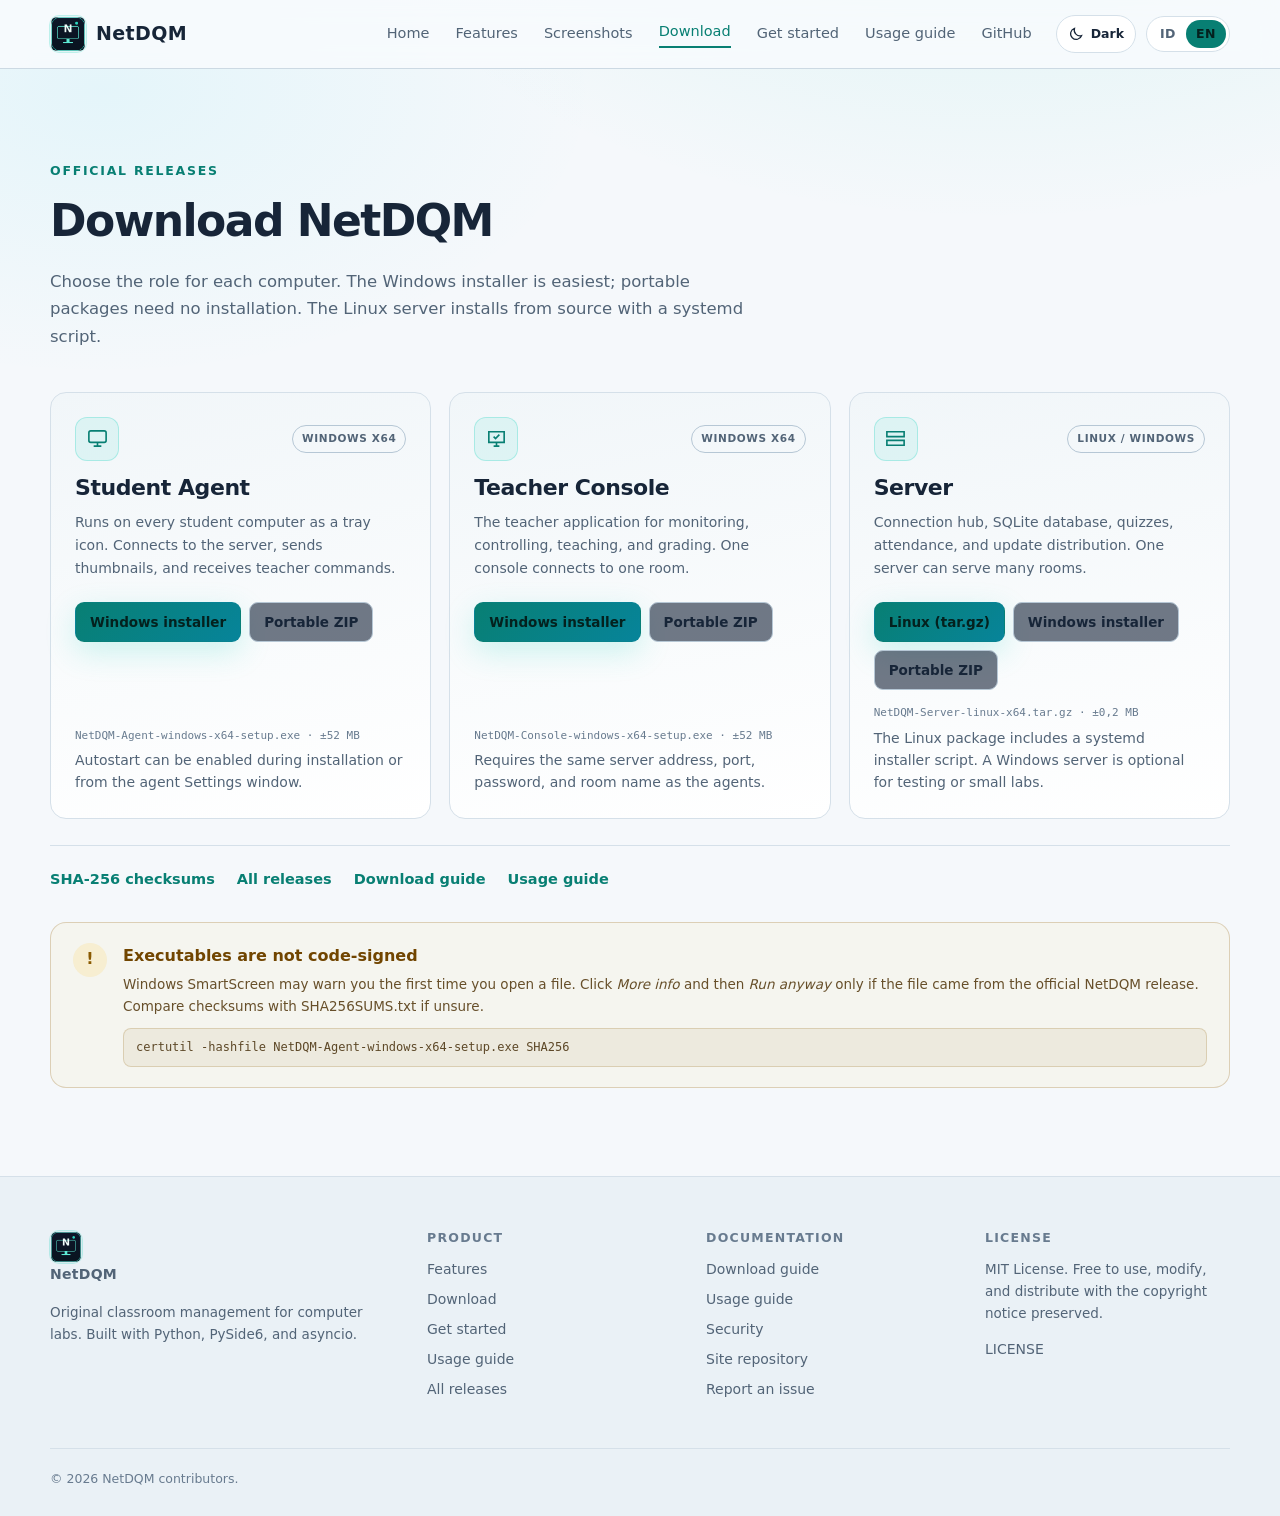
==== download.html @ 371e2bfe "feat: navigasi multi-page untuk menu website" ====
<!doctype html>
<html lang="id">
<head>
  <meta charset="utf-8">
  <meta name="viewport" content="width=device-width, initial-scale=1">
  <title>Unduh — NetDQM</title>
  <meta name="description" content="NetDQM adalah aplikasi manajemen kelas original untuk lab komputer: pantau layar siswa, remote control, siaran, chat, transfer file, kuis, dan absensi. Gratis, open source, MIT.">
  <meta name="theme-color" content="#070d18">
  <link rel="canonical" href="https://netdqm.vercel.app/download.html">
  <meta property="og:type" content="website">
  <meta property="og:title" content="Unduh — NetDQM">
  <meta property="og:description" content="Pantau dan kendalikan lab komputer dari satu konsol guru. Windows + Linux, open source, MIT.">
  <meta property="og:url" content="https://netdqm.vercel.app/download.html">
  <meta property="og:image" content="https://netdqm.vercel.app/assets/screenshots/console.png">
  <meta name="twitter:card" content="summary_large_image">
  <link rel="icon" href="assets/favicon.png" type="image/png">
  <link rel="apple-touch-icon" href="assets/logo.png">
  <script src="assets/theme.js"></script>
  <link rel="stylesheet" href="assets/style.css">
</head>
<body data-page-title="page.download.title">
  <a class="skip-link" href="#main" data-i18n="skip">Lewati ke konten</a>
  <header class="site-header">
    <div class="wrap nav">
      <a class="brand" href="index.html" aria-label="NetDQM">
        <img src="assets/logo.png" alt="" width="36" height="36">
        <span>NetDQM</span>
      </a>
      <nav class="nav-links" aria-label="Navigasi utama">
        <a href="index.html" data-i18n="nav.home">Beranda</a>
        <a href="fitur.html" data-i18n="nav.features">Fitur</a>
        <a href="screenshots.html" data-i18n="nav.screens">Tangkapan Layar</a>
        <a href="download.html" data-i18n="nav.download" class="active" aria-current="page">Unduh</a>
        <a href="mulai.html" data-i18n="nav.start">Mulai</a>
        <a href="panduan.html" data-i18n="nav.tutorial">Panduan</a>
        <a href="https://github.com/azzambayanhaq/netdqm-website" target="_blank" rel="noopener">GitHub</a>
      </nav>
      <div class="nav-tools">
        <button type="button" class="theme-toggle" data-theme-toggle aria-label="Ganti ke tema terang" title="Ganti ke tema terang" aria-pressed="false">
          <svg class="theme-icon theme-icon-sun" viewBox="0 0 24 24" fill="none" stroke="currentColor" stroke-width="1.8" aria-hidden="true"><circle cx="12" cy="12" r="4"/><path d="M12 2v2m0 16v2M4.93 4.93l1.42 1.42m11.3 11.3 1.42 1.42M2 12h2m16 0h2M4.93 19.07l1.42-1.42m11.3-11.3 1.42-1.42"/></svg>
          <svg class="theme-icon theme-icon-moon" viewBox="0 0 24 24" fill="none" stroke="currentColor" stroke-width="1.8" aria-hidden="true"><path d="M20.5 14.2A8.5 8.5 0 0 1 9.8 3.5 8.5 8.5 0 1 0 20.5 14.2Z"/></svg>
          <span data-theme-label>Terang</span>
        </button>
        <div class="lang" role="group" aria-label="Bahasa / Language" data-i18n-label="lang.label">
          <button type="button" data-lang="id" class="active" aria-pressed="true">ID</button>
          <button type="button" data-lang="en" aria-pressed="false">EN</button>
        </div>
      </div>
    </div>
  </header>
  <main id="main">
<section class="section" id="download">
      <div class="wrap">
        <div class="section-head">
          <span class="eyebrow" data-i18n="dl.eyebrow">Rilis resmi</span>
          <h2 data-i18n="dl.title">Unduh NetDQM</h2>
          <p data-i18n="dl.lead">Pilih peran komputer. Installer Windows paling mudah; paket portable tidak memerlukan instalasi. Server Linux dipasang dari source dengan skrip systemd.</p>
        </div>

        <div class="download-grid">
          <article class="download-card">
            <div class="role-head">
              <div class="icon" aria-hidden="true">
                <svg viewBox="0 0 24 24" fill="none" stroke="currentColor" stroke-width="1.7"><rect x="3" y="4" width="18" height="12" rx="2"/><path d="M8 20h8M12 16v4"/></svg>
              </div>
              <span class="tag" data-i18n="dl.windows">Windows x64</span>
            </div>
            <h3 data-i18n="dl.agent.title">Agent Siswa</h3>
            <p data-i18n="dl.agent.desc">Berjalan di setiap komputer siswa sebagai ikon tray. Menyambung ke server, mengirim thumbnail, dan menerima perintah guru.</p>
            <div class="dl-actions">
              <a class="btn btn-primary btn-sm" href="https://github.com/azzambayanhaq/netdqm-downloads/releases/latest/download/NetDQM-Agent-windows-x64-setup.exe" data-i18n="dl.windowsInstaller">Installer Windows</a>
              <a class="btn btn-ghost btn-sm" href="https://github.com/azzambayanhaq/netdqm-downloads/releases/latest/download/NetDQM-Agent-windows-x64-portable.zip" data-i18n="dl.portable">Portable ZIP</a>
            </div>
            <p class="file">NetDQM-Agent-windows-x64-setup.exe · ±52 MB</p>
            <p class="fine" data-i18n="dl.agent.note">Autostart dapat diaktifkan saat instalasi atau dari jendela Pengaturan agent.</p>
          </article>

          <article class="download-card">
            <div class="role-head">
              <div class="icon" aria-hidden="true">
                <svg viewBox="0 0 24 24" fill="none" stroke="currentColor" stroke-width="1.7"><path d="M4 5h16v11H4z"/><path d="M9 20h6M12 16v4"/><path d="M9 10l2 2 4-4"/></svg>
              </div>
              <span class="tag" data-i18n="dl.windows">Windows x64</span>
            </div>
            <h3 data-i18n="dl.console.title">Konsol Guru</h3>
            <p data-i18n="dl.console.desc">Aplikasi guru untuk memantau, mengendalikan, mengajar, dan menilai. Satu konsol terhubung ke satu ruangan.</p>
            <div class="dl-actions">
              <a class="btn btn-primary btn-sm" href="https://github.com/azzambayanhaq/netdqm-downloads/releases/latest/download/NetDQM-Console-windows-x64-setup.exe" data-i18n="dl.windowsInstaller">Installer Windows</a>
              <a class="btn btn-ghost btn-sm" href="https://github.com/azzambayanhaq/netdqm-downloads/releases/latest/download/NetDQM-Console-windows-x64-portable.zip" data-i18n="dl.portable">Portable ZIP</a>
            </div>
            <p class="file">NetDQM-Console-windows-x64-setup.exe · ±52 MB</p>
            <p class="fine" data-i18n="dl.console.note">Membutuhkan alamat server, port, password, dan nama ruangan yang sama dengan agent.</p>
          </article>

          <article class="download-card">
            <div class="role-head">
              <div class="icon" aria-hidden="true">
                <svg viewBox="0 0 24 24" fill="none" stroke="currentColor" stroke-width="1.7"><path d="M3 5h18v5H3zM3 14h18v5H3z"/><path d="M7 7h.01M7 16h.01"/></svg>
              </div>
              <span class="tag" data-i18n="dl.serverTag">Linux / Windows</span>
            </div>
            <h3 data-i18n="dl.server.title">Server</h3>
            <p data-i18n="dl.server.desc">Pusat koneksi, database SQLite, kuis, absensi, dan distribusi pembaruan. Satu server dapat melayani banyak ruangan.</p>
            <div class="dl-actions">
              <a class="btn btn-primary btn-sm" href="https://github.com/azzambayanhaq/netdqm-downloads/releases/latest/download/NetDQM-Server-linux-x64.tar.gz" data-i18n="dl.linuxSource">Linux (tar.gz)</a>
              <a class="btn btn-ghost btn-sm" href="https://github.com/azzambayanhaq/netdqm-downloads/releases/latest/download/NetDQM-Server-windows-x64-setup.exe" data-i18n="dl.windowsInstaller">Windows installer</a>
              <a class="btn btn-ghost btn-sm" href="https://github.com/azzambayanhaq/netdqm-downloads/releases/latest/download/NetDQM-Server-windows-x64-portable.zip" data-i18n="dl.portable">Portable ZIP</a>
            </div>
            <p class="file">NetDQM-Server-linux-x64.tar.gz · ±0,2 MB</p>
            <p class="fine" data-i18n="dl.server.note">Paket Linux berisi skrip pemasang systemd. Server Windows bersifat opsional untuk uji coba atau lab kecil.</p>
          </article>
        </div>

        <div class="download-tools">
          <a class="text-link" href="https://github.com/azzambayanhaq/netdqm-downloads/releases/latest/download/SHA256SUMS.txt" data-i18n="dl.checksums">Checksum SHA-256</a>
          <a class="text-link" href="https://github.com/azzambayanhaq/netdqm-downloads/releases/latest" data-i18n="dl.releases">Semua rilis</a>
          <a class="text-link" href="https://github.com/azzambayanhaq/netdqm-website/blob/main/DOWNLOAD.md" data-i18n="dl.guide">Panduan unduh</a>
          <a class="text-link" href="panduan.html" data-i18n="nav.tutorial">Tutorial penggunaan</a>
        </div>

        <div class="notice">
          <div class="notice-icon" aria-hidden="true">!</div>
          <div>
            <strong data-i18n="dl.smartscreen.title">Executable belum ditandatangani</strong>
            <p data-i18n-html="dl.smartscreen.text">Windows SmartScreen dapat menampilkan peringatan saat file pertama kali dibuka. Klik <em>More info</em> lalu <em>Run anyway</em> hanya jika file berasal dari rilis resmi NetDQM. Bandingkan checksum dengan SHA256SUMS.txt bila ragu.</p>
            <pre class="code-inline"><code>certutil -hashfile NetDQM-Agent-windows-x64-setup.exe SHA256</code></pre>
          </div>
        </div>
      </div>
    </section>
  </main>

  <footer class="site-footer">
    <div class="wrap footer-grid">
      <div class="footer-brand">
        <a class="brand" href="index.html">
          <img src="assets/logo.png" alt="" width="32" height="32">
          <span>NetDQM</span>
        </a>
        <p data-i18n="footer.tagline">Manajemen kelas original untuk lab komputer. Dibuat dengan Python, PySide6, dan asyncio.</p>
      </div>
      <div>
        <h4 data-i18n="footer.product">Produk</h4>
        <a href="fitur.html" data-i18n="nav.features">Fitur</a>
        <a href="download.html" data-i18n="nav.download">Unduh</a>
        <a href="mulai.html" data-i18n="nav.start">Mulai</a>
        <a href="panduan.html" data-i18n="nav.tutorial">Tutorial penggunaan</a>
        <a href="https://github.com/azzambayanhaq/netdqm-downloads/releases/latest" data-i18n="dl.releases">Semua rilis</a>
      </div>
      <div>
        <h4 data-i18n="footer.docs">Dokumentasi</h4>
        <a href="https://github.com/azzambayanhaq/netdqm-website/blob/main/DOWNLOAD.md" data-i18n="dl.guide">Panduan unduh</a>
        <a href="panduan.html" data-i18n="nav.tutorial">Tutorial penggunaan</a>
        <a href="https://github.com/azzambayanhaq/netdqm-website/blob/main/SECURITY.md" data-i18n="footer.security">Keamanan</a>
        <a href="https://github.com/azzambayanhaq/netdqm-website" data-i18n="footer.websiteRepo">Repositori situs</a>
        <a href="https://github.com/azzambayanhaq/netdqm-website/issues" data-i18n="footer.issues">Laporan masalah</a>
      </div>
      <div>
        <h4 data-i18n="footer.licenseTitle">Lisensi</h4>
        <p data-i18n="footer.license">MIT License. Bebas dipakai, diubah, dan didistribusikan dengan tetap menyertakan pemberitahuan hak cipta.</p>
        <a href="https://github.com/azzambayanhaq/netdqm-website/blob/main/LICENSE">LICENSE</a>
      </div>
    </div>
    <div class="wrap footer-bottom">
      <span data-i18n="footer.copy">© 2026 NetDQM contributors.</span>
    </div>
  </footer>

  <script src="assets/app.js"></script>
</body>
</html>
---- assets/style.css ----
:root {
  color-scheme: dark;
  --bg: #070d18;
  --bg-2: #0a1322;
  --panel: #0f1b2d;
  --panel-2: #142238;
  --border: #21314b;
  --border-strong: #314867;
  --text: #e7eef9;
  --muted: #96a7c0;
  --muted-2: #6f819d;
  --accent: #2dd4bf;
  --accent-2: #22d3ee;
  --accent-dark: #0f766e;
  --amber: #fbbf24;
  --danger: #f87171;
  --header-bg: rgba(7, 13, 24, 0.82);
  --header-border: rgba(33, 49, 75, 0.7);
  --surface-soft: rgba(15, 27, 45, 0.75);
  --surface-card-start: rgba(20, 34, 56, 0.75);
  --surface-card-end: rgba(15, 27, 45, 0.55);
  --surface-float: rgba(12, 22, 38, 0.94);
  --section-start: rgba(15, 27, 45, 0.55);
  --section-end: rgba(7, 13, 24, 0.1);
  --section-border: rgba(33, 49, 75, 0.65);
  --code-bg: #060d18;
  --code-text: #d7e3f4;
  --notice-border: rgba(251, 191, 36, 0.28);
  --notice-code-border: rgba(251, 191, 36, 0.2);
  --notice-title: #fde68a;
  --notice-text: #c9b98f;
  --notice-code-bg: rgba(0, 0, 0, 0.28);
  --notice-code-text: #e9dcb8;
  --security-title: #bdf7ee;
  --footer-bg: #060b14;
  --radius: 16px;
  --radius-sm: 10px;
  --shadow: 0 24px 70px rgba(0, 0, 0, 0.45);
  --font: "Segoe UI", "Inter", "Noto Sans", "DejaVu Sans", system-ui, sans-serif;
  --mono: "Cascadia Code", "Consolas", "SFMono-Regular", "DejaVu Sans Mono", monospace;
}

:root[data-theme="light"] {
  color-scheme: light;
  --bg: #f5f8fb;
  --bg-2: #eaf1f6;
  --panel: #ffffff;
  --panel-2: #f1f6f9;
  --border: #d5e0e9;
  --border-strong: #b6c7d5;
  --text: #172538;
  --muted: #526477;
  --muted-2: #687b8f;
  --accent: #087f73;
  --accent-2: #07849a;
  --accent-dark: #08665e;
  --amber: #8a5a00;
  --danger: #b42318;
  --header-bg: rgba(248, 251, 253, 0.88);
  --header-border: rgba(194, 209, 222, 0.8);
  --surface-soft: rgba(255, 255, 255, 0.86);
  --surface-card-start: rgba(255, 255, 255, 0.96);
  --surface-card-end: rgba(239, 245, 249, 0.9);
  --surface-float: rgba(255, 255, 255, 0.96);
  --section-start: rgba(255, 255, 255, 0.55);
  --section-end: rgba(234, 241, 246, 0.15);
  --section-border: rgba(194, 209, 222, 0.75);
  --code-bg: #eaf1f6;
  --code-text: #23384b;
  --notice-border: rgba(138, 90, 0, 0.24);
  --notice-code-border: rgba(138, 90, 0, 0.2);
  --notice-title: #714500;
  --notice-text: #674f2a;
  --notice-code-bg: rgba(140, 95, 0, 0.07);
  --notice-code-text: #5d4827;
  --security-title: #08665e;
  --footer-bg: #eaf1f6;
  --shadow: 0 24px 70px rgba(31, 53, 76, 0.12);
}

* {
  box-sizing: border-box;
}

html {
  scroll-behavior: smooth;
  scroll-padding-top: 88px;
}

body {
  margin: 0;
  font-family: var(--font);
  font-size: 16px;
  line-height: 1.65;
  color: var(--text);
  background:
    radial-gradient(1100px 620px at 78% -10%, rgba(45, 212, 191, 0.13), transparent 60%),
    radial-gradient(900px 520px at 8% 6%, rgba(34, 211, 238, 0.08), transparent 55%),
    var(--bg);
  -webkit-font-smoothing: antialiased;
  text-rendering: optimizeLegibility;
}

img {
  max-width: 100%;
  height: auto;
  display: block;
}

a {
  color: var(--accent);
  text-decoration: none;
}

a:hover {
  color: #7deee0;
}

h1, h2, h3, h4 {
  margin: 0 0 0.5em;
  line-height: 1.15;
  letter-spacing: -0.02em;
}

p {
  margin: 0 0 1em;
}

code, pre {
  font-family: var(--mono);
}

.wrap {
  width: min(1180px, calc(100% - 40px));
  margin-inline: auto;
}

.skip-link {
  position: fixed;
  top: -60px;
  left: 16px;
  z-index: 100;
  padding: 10px 16px;
  border-radius: 8px;
  background: var(--accent);
  color: #04211e;
  font-weight: 700;
  transition: top 0.15s ease;
}

.skip-link:focus {
  top: 12px;
}

:focus-visible {
  outline: 2px solid var(--accent);
  outline-offset: 3px;
}

/* ---------------------------------------------------------------- header */
.site-header {
  position: sticky;
  top: 0;
  z-index: 50;
  background: var(--header-bg);
  backdrop-filter: blur(14px);
  border-bottom: 1px solid var(--header-border);
}

.nav {
  display: flex;
  align-items: center;
  gap: 24px;
  min-height: 68px;
}

.brand {
  display: inline-flex;
  align-items: center;
  gap: 10px;
  color: var(--text);
  font-weight: 800;
  font-size: 19px;
  letter-spacing: 0.02em;
  white-space: nowrap;
}

.brand:hover {
  color: var(--text);
}

.brand img {
  border-radius: 9px;
  box-shadow: 0 0 0 1px rgba(45, 212, 191, 0.28);
}

.nav-links {
  display: flex;
  align-items: center;
  gap: 26px;
  margin-left: auto;
  font-size: 14.5px;
}

.nav-links a {
  color: var(--muted);
  font-weight: 500;
}

.nav-links a:hover {
  color: var(--text);
}

.nav-links a.active,
.nav-links a[aria-current="page"] {
  color: var(--accent);
  border-bottom: 2px solid var(--accent);
  padding-bottom: 2px;
}

.lang {
  display: inline-flex;
  padding: 3px;
  border: 1px solid var(--border);
  border-radius: 999px;
  background: var(--panel);
}

.lang button {
  border: 0;
  background: transparent;
  color: var(--muted);
  font: inherit;
  font-size: 12.5px;
  font-weight: 700;
  letter-spacing: 0.04em;
  padding: 4px 10px;
  border-radius: 999px;
  cursor: pointer;
}

.lang button.active {
  background: var(--accent);
  color: #04211e;
}

.nav-tools {
  display: flex;
  align-items: center;
  gap: 10px;
  flex: 0 0 auto;
}

.theme-toggle {
  display: inline-flex;
  align-items: center;
  justify-content: center;
  gap: 7px;
  min-height: 38px;
  padding: 6px 11px;
  border: 1px solid var(--border);
  border-radius: 999px;
  background: var(--panel);
  color: var(--text);
  font: inherit;
  font-size: 12.5px;
  font-weight: 700;
  cursor: pointer;
  transition: background 0.2s ease, border-color 0.2s ease, color 0.2s ease;
}

.theme-toggle:hover {
  border-color: var(--accent);
  color: var(--accent);
}

.theme-icon {
  display: none;
  width: 16px;
  height: 16px;
}

:root[data-theme="dark"] .theme-icon-sun,
:root[data-theme="light"] .theme-icon-moon {
  display: block;
}

/* ---------------------------------------------------------------- buttons */
.btn {
  display: inline-flex;
  align-items: center;
  justify-content: center;
  gap: 8px;
  min-height: 46px;
  padding: 11px 20px;
  border-radius: 10px;
  border: 1px solid transparent;
  font-weight: 700;
  font-size: 15px;
  line-height: 1.2;
  transition: transform 0.15s ease, background 0.15s ease, border-color 0.15s ease;
  cursor: pointer;
}

.btn:hover {
  transform: translateY(-1px);
}

.btn-primary {
  background: linear-gradient(135deg, var(--accent), var(--accent-2));
  color: #04211e;
  box-shadow: 0 10px 30px rgba(45, 212, 191, 0.22);
}

.btn-primary:hover {
  color: #04211e;
  filter: brightness(1.05);
}

.btn-ghost {
  background: rgba(20, 34, 56, 0.6);
  border-color: var(--border-strong);
  color: var(--text);
}

.btn-ghost:hover {
  color: var(--text);
  border-color: var(--accent);
  background: var(--panel-2);
}

.btn-sm {
  min-height: 40px;
  padding: 9px 14px;
  font-size: 13.5px;
  border-radius: 9px;
}

.text-link {
  font-weight: 600;
  font-size: 14.5px;
  white-space: nowrap;
}

/* ------------------------------------------------------------------ hero */
.hero {
  padding: 70px 0 26px;
  overflow: hidden;
}

.hero-grid {
  display: grid;
  grid-template-columns: 1.05fr 0.95fr;
  gap: 54px;
  align-items: center;
}

.eyebrow {
  display: inline-block;
  margin-bottom: 14px;
  color: var(--accent);
  font-size: 12.5px;
  font-weight: 800;
  letter-spacing: 0.14em;
  text-transform: uppercase;
}

.hero h1 {
  font-size: clamp(40px, 5.6vw, 68px);
  font-weight: 800;
  letter-spacing: -0.045em;
  margin-bottom: 22px;
}

.hero h1 .accent {
  display: block;
  background: linear-gradient(110deg, var(--accent), var(--accent-2) 65%, #a5f3fc);
  -webkit-background-clip: text;
  background-clip: text;
  color: transparent;
}

.lead {
  max-width: 620px;
  color: var(--muted);
  font-size: 17.5px;
  line-height: 1.7;
}

.hero-actions {
  display: flex;
  flex-wrap: wrap;
  gap: 12px;
  margin: 28px 0 22px;
}

.hero-badges {
  display: flex;
  flex-wrap: wrap;
  gap: 8px;
  margin: 0;
  padding: 0;
  list-style: none;
}

.hero-badges li {
  padding: 5px 11px;
  border: 1px solid var(--border);
  border-radius: 999px;
  background: var(--surface-soft);
  color: var(--muted);
  font-size: 12.5px;
  font-weight: 600;
}

.hero-visual {
  position: relative;
}

.window-frame {
  border: 1px solid var(--border-strong);
  border-radius: 14px;
  overflow: hidden;
  background: var(--panel);
  box-shadow: var(--shadow);
  transform: perspective(1400px) rotateY(-3deg) rotateX(1deg);
}

.window-bar {
  display: flex;
  align-items: center;
  gap: 6px;
  padding: 10px 14px;
  background: var(--panel-2);
  border-bottom: 1px solid var(--border);
}

.window-bar span {
  width: 10px;
  height: 10px;
  border-radius: 50%;
  background: #334155;
}

.window-bar span:nth-child(1) { background: #f87171; }
.window-bar span:nth-child(2) { background: #fbbf24; }
.window-bar span:nth-child(3) { background: #34d399; }

.window-bar em {
  margin-left: 8px;
  color: var(--muted);
  font-size: 11.5px;
  font-style: normal;
}

.window-frame img {
  width: 100%;
}

.float-card {
  position: absolute;
  display: flex;
  flex-direction: column;
  gap: 2px;
  padding: 12px 16px;
  border: 1px solid var(--border-strong);
  border-radius: 12px;
  background: var(--surface-float);
  box-shadow: 0 16px 40px rgba(0, 0, 0, 0.4);
  backdrop-filter: blur(10px);
}

.float-card strong {
  color: var(--accent);
  font-size: 24px;
  line-height: 1;
}

.float-card span {
  color: var(--muted);
  font-size: 11.5px;
}

.float-a {
  top: -20px;
  right: -14px;
}

.float-b {
  bottom: -20px;
  left: -18px;
}

/* ---------------------------------------------------------- server strip */
.server-strip {
  display: flex;
  align-items: center;
  gap: 28px;
  margin-top: 46px;
  padding: 20px 24px;
  border: 1px solid var(--border);
  border-radius: var(--radius);
  background:
    linear-gradient(100deg, rgba(45, 212, 191, 0.08), transparent 50%),
    var(--panel);
  box-shadow: 0 16px 40px rgba(0, 0, 0, 0.18);
}

.server-address {
  display: flex;
  flex-direction: column;
  gap: 2px;
  flex: 0 0 auto;
}

.server-label {
  color: var(--muted);
  font-size: 11.5px;
  font-weight: 700;
  letter-spacing: 0.1em;
  text-transform: uppercase;
}

.server-address code {
  color: var(--text);
  font-size: 25px;
  font-weight: 700;
  letter-spacing: -0.02em;
}

.server-address code span {
  color: var(--accent);
}

.server-strip p {
  margin: 0;
  color: var(--muted);
  font-size: 13.5px;
  line-height: 1.6;
}

.server-strip .text-link {
  margin-left: auto;
}

/* ---------------------------------------------------------------- section */
.section {
  padding: 88px 0;
}

.section-alt {
  background:
    linear-gradient(180deg, var(--section-start), var(--section-end)),
    var(--bg-2);
  border-block: 1px solid var(--section-border);
}

.section-head {
  max-width: 720px;
  margin-bottom: 42px;
}

.section-head h2 {
  font-size: clamp(30px, 3.8vw, 44px);
  font-weight: 800;
  letter-spacing: -0.035em;
}

.section-head p {
  color: var(--muted);
  font-size: 16.5px;
}

/* --------------------------------------------------------------- features */
.feature-grid {
  display: grid;
  grid-template-columns: repeat(3, 1fr);
  gap: 18px;
}

.feature-card {
  padding: 24px;
  border: 1px solid var(--border);
  border-radius: var(--radius);
  background: linear-gradient(160deg, var(--surface-card-start), var(--surface-card-end));
  transition: transform 0.18s ease, border-color 0.18s ease;
}

.feature-card:hover {
  transform: translateY(-3px);
  border-color: var(--border-strong);
}

.icon {
  display: inline-flex;
  align-items: center;
  justify-content: center;
  width: 44px;
  height: 44px;
  margin-bottom: 16px;
  border: 1px solid rgba(45, 212, 191, 0.3);
  border-radius: 12px;
  background: rgba(45, 212, 191, 0.1);
  color: var(--accent);
}

.icon svg {
  width: 23px;
  height: 23px;
}

.feature-card h3 {
  font-size: 17.5px;
  font-weight: 700;
}

.feature-card p {
  margin: 0;
  color: var(--muted);
  font-size: 14px;
  line-height: 1.65;
}

/* ------------------------------------------------------------ screenshots */
.shot-grid {
  display: grid;
  grid-template-columns: repeat(2, 1fr);
  gap: 20px;
}

.shot-card {
  margin: 0;
  border: 1px solid var(--border);
  border-radius: var(--radius);
  overflow: hidden;
  background: var(--panel);
}

.shot {
  display: block;
  width: 100%;
  padding: 0;
  border: 0;
  background: var(--bg-2);
  cursor: zoom-in;
}

.shot img {
  width: 100%;
  transition: transform 0.3s ease, opacity 0.2s ease;
}

.shot:hover img {
  transform: scale(1.012);
  opacity: 0.92;
}

.shot-card figcaption {
  display: flex;
  flex-direction: column;
  gap: 2px;
  padding: 14px 17px 16px;
  border-top: 1px solid var(--border);
}

.shot-card figcaption strong {
  font-size: 14.5px;
}

.shot-card figcaption span {
  color: var(--muted);
  font-size: 13px;
}

.fine {
  color: var(--muted-2);
  font-size: 12.5px;
  line-height: 1.6;
}

.center {
  text-align: center;
  margin-top: 18px;
}

/* -------------------------------------------------------------- downloads */
.download-grid {
  display: grid;
  grid-template-columns: repeat(3, 1fr);
  gap: 18px;
}

.download-card {
  display: flex;
  flex-direction: column;
  padding: 24px;
  border: 1px solid var(--border);
  border-radius: var(--radius);
  background: linear-gradient(170deg, var(--panel-2), var(--panel));
}

.download-card h3 {
  margin-top: 14px;
  font-size: 22px;
  font-weight: 800;
}

.download-card > p {
  color: var(--muted);
  font-size: 14px;
}

.role-head {
  display: flex;
  align-items: center;
  justify-content: space-between;
  gap: 12px;
}

.role-head .icon {
  margin: 0;
}

.tag {
  padding: 4px 9px;
  border: 1px solid var(--border-strong);
  border-radius: 999px;
  color: var(--muted);
  font-size: 10.5px;
  font-weight: 800;
  letter-spacing: 0.06em;
  text-transform: uppercase;
}

.dl-actions {
  display: flex;
  flex-wrap: wrap;
  gap: 8px;
  margin: 8px 0 14px;
}

.download-card .file {
  margin: auto 0 4px;
  color: var(--muted-2);
  font-family: var(--mono);
  font-size: 11px;
  overflow-wrap: anywhere;
}

.download-card .fine {
  margin: 0;
}

.download-tools {
  display: flex;
  flex-wrap: wrap;
  gap: 22px;
  margin-top: 26px;
  padding-top: 22px;
  border-top: 1px solid var(--border);
}

.notice {
  display: flex;
  gap: 16px;
  margin-top: 30px;
  padding: 20px 22px;
  border: 1px solid var(--notice-border);
  border-radius: var(--radius);
  background: rgba(251, 191, 36, 0.055);
}

.notice-icon {
  display: flex;
  align-items: center;
  justify-content: center;
  flex: 0 0 34px;
  width: 34px;
  height: 34px;
  border-radius: 50%;
  background: rgba(251, 191, 36, 0.15);
  color: var(--amber);
  font-weight: 900;
}

.notice strong {
  display: block;
  margin-bottom: 4px;
  color: var(--notice-title);
}

.notice p {
  margin: 0 0 10px;
  color: var(--notice-text);
  font-size: 13.5px;
}

.code-inline {
  margin: 0;
  padding: 9px 12px;
  border: 1px solid var(--notice-code-border);
  border-radius: 8px;
  background: var(--notice-code-bg);
  color: var(--notice-code-text);
  font-size: 12px;
  overflow-x: auto;
}

/* ------------------------------------------------------------------ steps */
.steps {
  display: grid;
  gap: 18px;
  margin: 0;
  padding: 0;
  list-style: none;
  counter-reset: step;
}

.steps > li {
  display: grid;
  grid-template-columns: 52px 1fr;
  gap: 20px;
  padding: 24px 26px;
  border: 1px solid var(--border);
  border-radius: var(--radius);
  background: var(--panel);
}

.step-number {
  display: flex;
  align-items: center;
  justify-content: center;
  width: 46px;
  height: 46px;
  border: 1px solid rgba(45, 212, 191, 0.4);
  border-radius: 50%;
  background: rgba(45, 212, 191, 0.1);
  color: var(--accent);
  font-size: 20px;
  font-weight: 800;
}

.steps h3 {
  font-size: 20px;
}

.steps p {
  color: var(--muted);
  font-size: 14.5px;
}

.steps pre {
  margin: 12px 0;
  padding: 14px 16px;
  border: 1px solid var(--border);
  border-radius: var(--radius-sm);
  background: var(--code-bg);
  color: var(--code-text);
  font-size: 12.5px;
  line-height: 1.7;
  overflow-x: auto;
}

.steps .fine {
  margin: 8px 0 0;
}

.steps .fine strong {
  color: var(--text);
}

.tip {
  margin-top: 22px;
  padding: 15px 18px;
  border-left: 3px solid var(--accent);
  border-radius: 0 var(--radius-sm) var(--radius-sm) 0;
  background: rgba(45, 212, 191, 0.06);
  color: var(--muted);
  font-size: 14px;
}

.tip strong {
  color: var(--text);
}

/* --------------------------------------------------------------- security */
.security-grid {
  display: grid;
  grid-template-columns: repeat(2, 1fr);
  gap: 18px;
}

.security-item {
  padding: 22px 24px;
  border: 1px solid var(--border);
  border-radius: var(--radius);
  background: var(--surface-card-end);
}

.security-item h3 {
  font-size: 17px;
  color: var(--security-title);
}

.security-item p {
  margin: 0;
  color: var(--muted);
  font-size: 14px;
}

/* ----------------------------------------------------------------- footer */
.site-footer {
  padding: 54px 0 26px;
  border-top: 1px solid var(--border);
  background: var(--footer-bg);
}

.footer-grid {
  display: grid;
  grid-template-columns: 1.4fr repeat(3, 1fr);
  gap: 34px;
}

.footer-brand p {
  max-width: 320px;
  margin-top: 14px;
  color: var(--muted);
  font-size: 13.5px;
}

.footer-grid h4 {
  margin-bottom: 12px;
  font-size: 12.5px;
  letter-spacing: 0.1em;
  text-transform: uppercase;
  color: var(--muted-2);
}

.footer-grid a {
  display: block;
  margin-bottom: 7px;
  color: var(--muted);
  font-size: 14px;
}

.footer-grid a:hover {
  color: var(--text);
}

.footer-grid p {
  color: var(--muted);
  font-size: 13.5px;
}

.footer-bottom {
  display: flex;
  flex-wrap: wrap;
  justify-content: space-between;
  gap: 10px;
  margin-top: 40px;
  padding-top: 20px;
  border-top: 1px solid var(--border);
  color: var(--muted-2);
  font-size: 12.5px;
}

/* --------------------------------------------------------------- lightbox */
.lightbox {
  position: fixed;
  inset: 0;
  z-index: 90;
  display: flex;
  align-items: center;
  justify-content: center;
  padding: 30px;
  background: rgba(3, 7, 14, 0.92);
  backdrop-filter: blur(8px);
}

.lightbox[hidden] {
  display: none;
}

.lightbox figure {
  max-width: min(1400px, 96vw);
  max-height: 88vh;
  margin: 0;
  display: flex;
  flex-direction: column;
  gap: 10px;
}

.lightbox img {
  max-height: 80vh;
  width: auto;
  margin: 0 auto;
  border: 1px solid var(--border-strong);
  border-radius: 10px;
  box-shadow: var(--shadow);
}

.lightbox figcaption {
  color: var(--muted);
  text-align: center;
  font-size: 13px;
}

.lightbox-close {
  position: absolute;
  top: 18px;
  right: 22px;
  width: 42px;
  height: 42px;
  border: 1px solid var(--border-strong);
  border-radius: 50%;
  background: var(--panel);
  color: var(--text);
  font-size: 26px;
  line-height: 1;
  cursor: pointer;
}

.lightbox-close:hover {
  border-color: var(--accent);
}

/* ------------------------------------------------------------- responsive */
@media (max-width: 980px) {
  .hero-grid {
    grid-template-columns: 1fr;
    gap: 40px;
  }

  .hero-visual {
    max-width: 720px;
  }

  .window-frame {
    transform: none;
  }

  .feature-grid,
  .download-grid {
    grid-template-columns: repeat(2, 1fr);
  }

  .download-card:last-child {
    grid-column: 1 / -1;
  }

  .footer-grid {
    grid-template-columns: 1fr 1fr;
  }

  .server-strip {
    flex-wrap: wrap;
    gap: 14px 24px;
  }

  .server-strip .text-link {
    margin-left: 0;
  }
}

@media (max-width: 760px) {
  .nav {
    flex-wrap: wrap;
    gap: 10px 18px;
    padding: 10px 0;
  }

  .nav-links {
    order: 3;
    width: 100%;
    justify-content: center;
    gap: 18px;
    font-size: 13.5px;
  }

  .lang {
    margin-left: 0;
  }

  .nav-tools {
    order: 2;
    margin-left: auto;
  }

  .theme-toggle {
    min-width: 38px;
    padding-inline: 9px;
  }

  .hero {
    padding-top: 46px;
  }

  .section {
    padding: 64px 0;
  }

  .feature-grid,
  .download-grid,
  .shot-grid,
  .security-grid {
    grid-template-columns: 1fr;
  }

  .download-card:last-child {
    grid-column: auto;
  }

  .float-card {
    display: none;
  }

  .steps > li {
    grid-template-columns: 1fr;
    gap: 12px;
    padding: 20px;
  }

  .step-number {
    width: 38px;
    height: 38px;
    font-size: 17px;
  }

  .footer-grid {
    grid-template-columns: 1fr;
    gap: 24px;
  }
}

@media (max-width: 520px) {
  .wrap {
    width: min(100% - 28px, 1180px);
  }

  .hero h1 {
    font-size: 38px;
  }

  .lead {
    font-size: 16px;
  }

  .btn {
    width: 100%;
  }

  .hero-actions {
    flex-direction: column;
  }

  .server-address code {
    font-size: 21px;
  }

  .download-tools {
    gap: 12px;
    flex-direction: column;
  }
}

@media (prefers-reduced-motion: reduce) {
  html {
    scroll-behavior: auto;
  }

  *, *::before, *::after {
    animation-duration: 0.001ms !important;
    transition-duration: 0.001ms !important;
  }
}
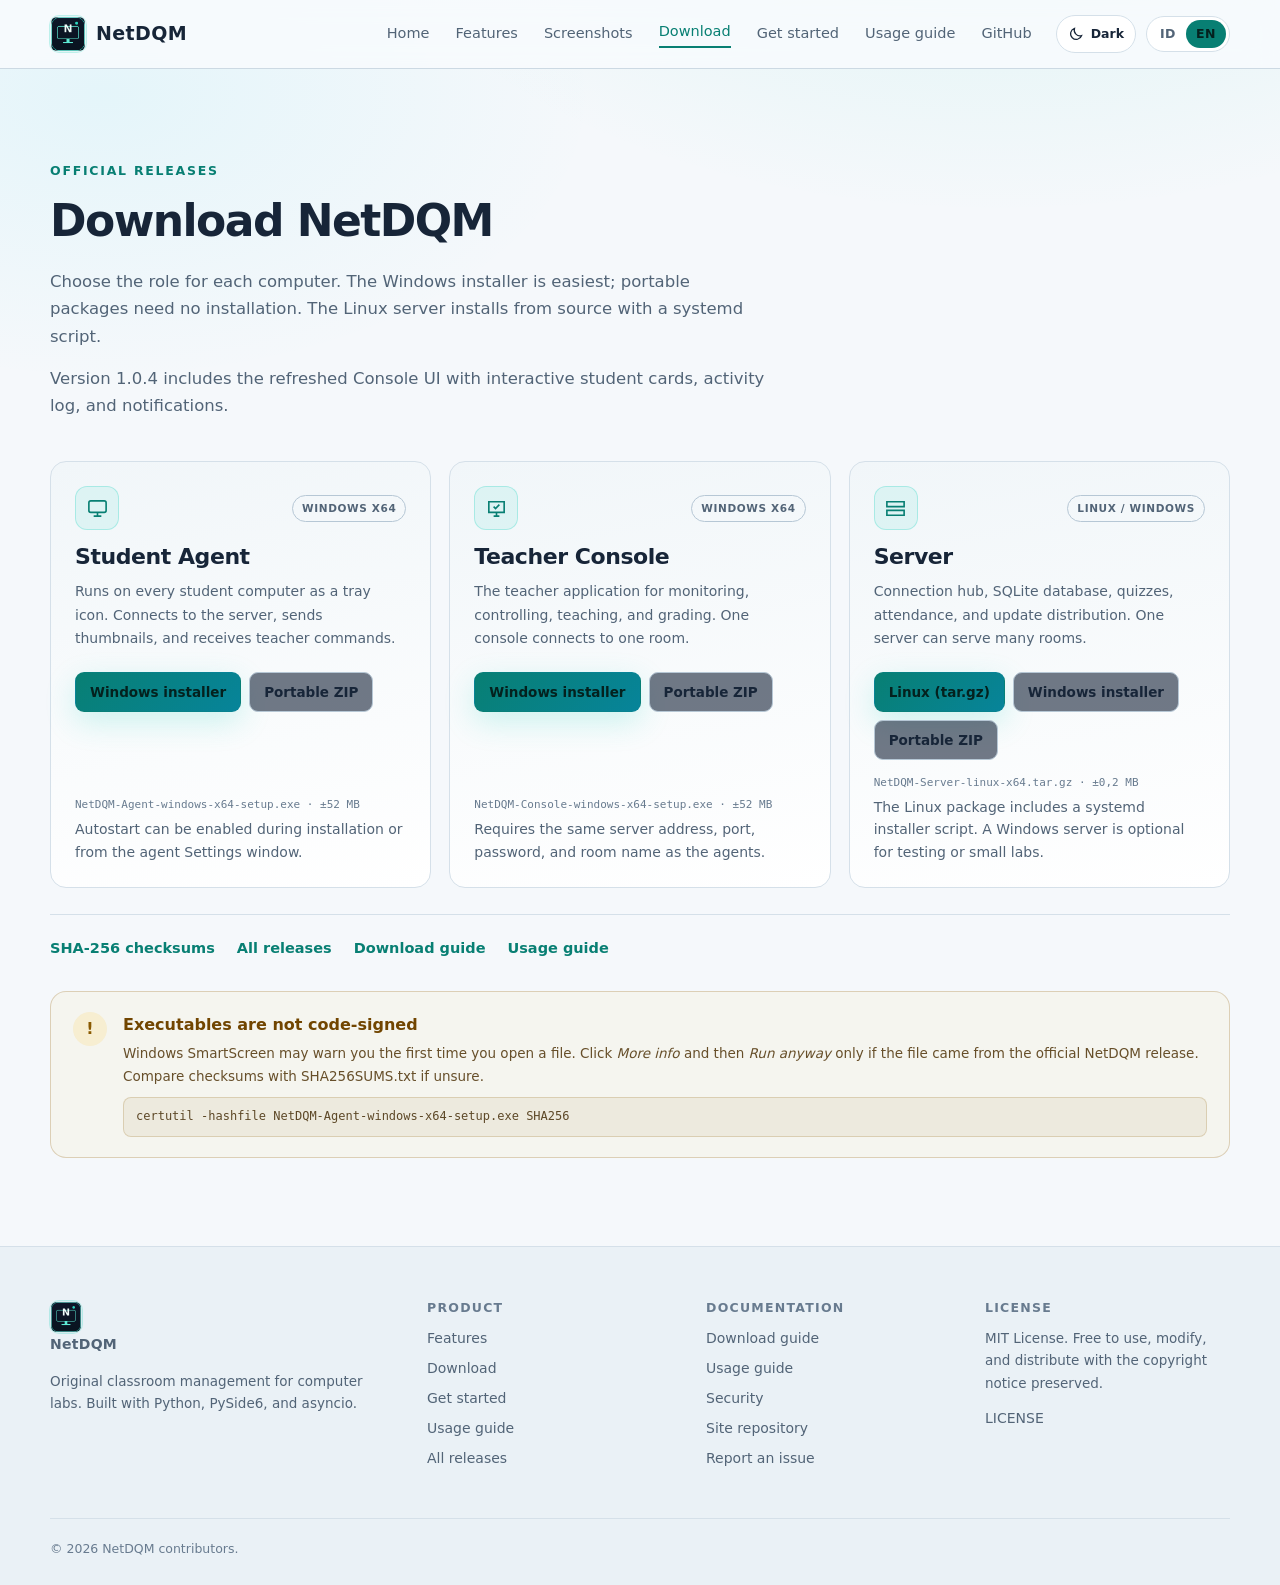
==== commit f101cbc1: "Perbarui situs untuk rilis NetDQM 1.0.4" ====
--- a/download.html
+++ b/download.html
@@ -55,6 +55,7 @@
           <span class="eyebrow" data-i18n="dl.eyebrow">Rilis resmi</span>
           <h2 data-i18n="dl.title">Unduh NetDQM</h2>
           <p data-i18n="dl.lead">Pilih peran komputer. Installer Windows paling mudah; paket portable tidak memerlukan instalasi. Server Linux dipasang dari source dengan skrip systemd.</p>
+          <p class="fine" data-i18n="dl.version">Versi 1.0.4 menyertakan UI Console baru: kartu siswa interaktif, log aktivitas, dan notifikasi.</p>
         </div>
 
         <div class="download-grid">
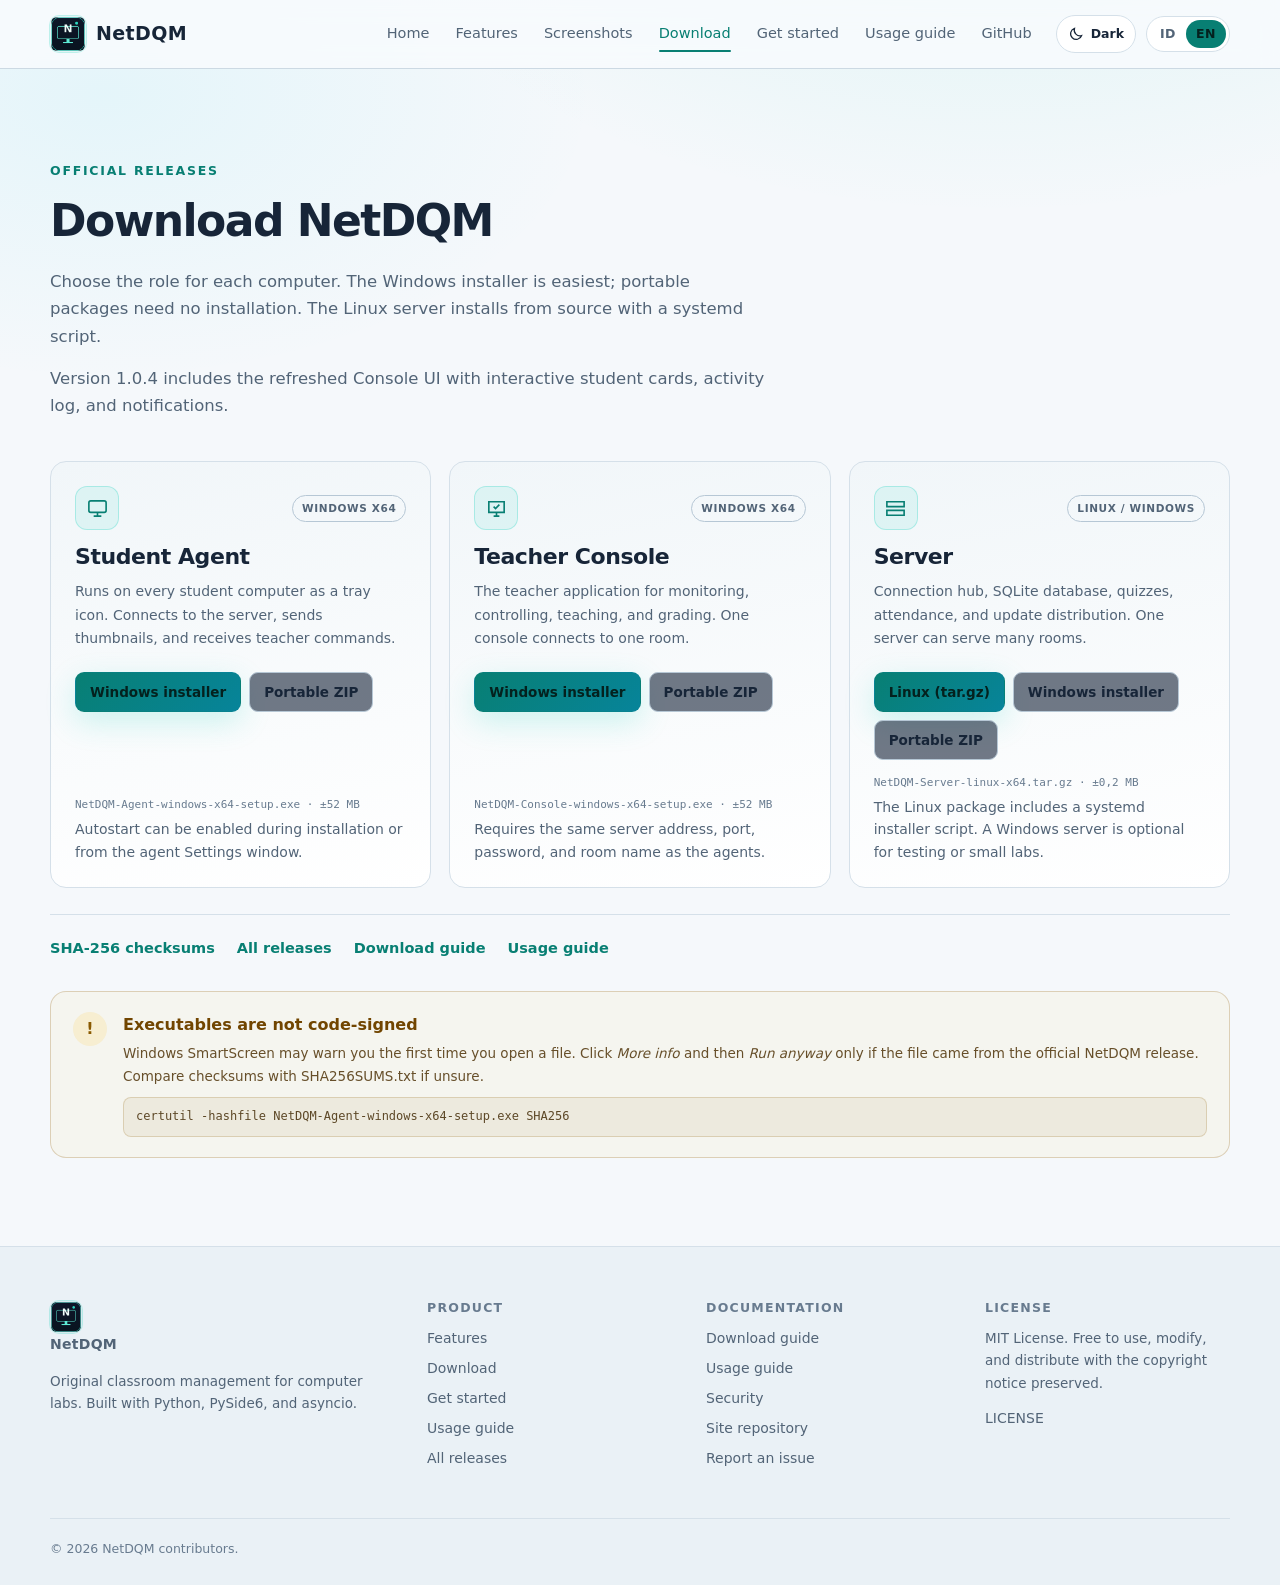
==== commit f5f715c6: "Improve NetDQM website experience" ====
--- a/download.html
+++ b/download.html
@@ -26,7 +26,11 @@
         <img src="assets/logo.png" alt="" width="36" height="36">
         <span>NetDQM</span>
       </a>
-      <nav class="nav-links" aria-label="Navigasi utama">
+      <button type="button" class="nav-toggle" data-nav-toggle aria-controls="site-navigation" aria-expanded="false" data-i18n-label="nav.open" aria-label="Buka menu navigasi" title="Buka menu navigasi">
+        <svg viewBox="0 0 24 24" fill="none" stroke="currentColor" stroke-width="1.8" aria-hidden="true" focusable="false"><path d="M4 7h16M4 12h16M4 17h16"/></svg>
+        <span data-i18n="nav.menu">Menu</span>
+      </button>
+      <nav class="nav-links" id="site-navigation" aria-label="Navigasi utama" data-i18n-label="nav.aria">
         <a href="index.html" data-i18n="nav.home">Beranda</a>
         <a href="fitur.html" data-i18n="nav.features">Fitur</a>
         <a href="screenshots.html" data-i18n="nav.screens">Tangkapan Layar</a>
--- a/assets/style.css
+++ b/assets/style.css
@@ -1163,6 +1163,214 @@
   }
 }
 
+/* --------------------------------------------------------- interaction polish */
+:root {
+  --motion-fast: 160ms;
+  --motion-ui: 240ms;
+  --motion-enter: 340ms;
+}
+
+button, a, .feature-card, .shot-card, .download-card, .security-item {
+  -webkit-tap-highlight-color: transparent;
+}
+
+.btn, button, .nav-links a, .feature-card, .shot-card, .download-card, .security-item {
+  transition-timing-function: cubic-bezier(.2, .75, .25, 1);
+}
+
+button:active, .btn:active {
+  transform: translateY(1px) scale(.985);
+}
+
+.lang button, .theme-toggle, .nav-toggle, .lightbox-nav, .lightbox-close {
+  transition: color var(--motion-fast), background-color var(--motion-fast), border-color var(--motion-fast), transform var(--motion-fast), box-shadow var(--motion-fast);
+}
+
+.nav-links a {
+  position: relative;
+  display: inline-flex;
+  padding-block: 8px;
+  transition: color var(--motion-fast);
+}
+
+.nav-links a::after {
+  position: absolute;
+  right: 0;
+  bottom: 2px;
+  left: 0;
+  height: 2px;
+  border-radius: 2px;
+  background: var(--accent);
+  content: "";
+  transform: scaleX(0);
+  transform-origin: left;
+  transition: transform var(--motion-ui);
+}
+
+.nav-links a:hover::after, .nav-links a:focus-visible::after,
+.nav-links a.active::after, .nav-links a[aria-current="page"]::after {
+  transform: scaleX(1);
+}
+
+.nav-links a.active, .nav-links a[aria-current="page"] {
+  border-bottom: 0;
+  padding-bottom: 8px;
+}
+
+.nav-toggle {
+  display: none;
+  align-items: center;
+  justify-content: center;
+  gap: 8px;
+  min-height: 42px;
+  padding: 8px 12px;
+  border: 1px solid var(--border);
+  border-radius: 11px;
+  background: var(--panel);
+  color: var(--text);
+  font: inherit;
+  font-size: 13px;
+  font-weight: 700;
+  cursor: pointer;
+}
+
+.nav-toggle:hover, .nav-toggle[aria-expanded="true"] {
+  border-color: var(--accent);
+  color: var(--accent);
+}
+
+.nav-toggle svg { width: 18px; height: 18px; }
+
+.feature-card, .shot-card, .download-card, .security-item {
+  transition: transform var(--motion-ui), border-color var(--motion-ui), box-shadow var(--motion-ui), background-color var(--motion-ui);
+}
+
+.feature-card:hover, .shot-card:hover, .download-card:hover, .security-item:hover {
+  transform: translateY(-4px);
+  border-color: var(--border-strong);
+  box-shadow: 0 18px 44px rgba(0, 0, 0, .18);
+}
+
+.shot { overflow: hidden; }
+.shot img { transition: transform 420ms cubic-bezier(.2, .75, .25, 1), filter var(--motion-ui); }
+.shot:hover img { transform: scale(1.035); filter: saturate(1.06); }
+
+.hero-visual {
+  perspective: 1100px;
+  --pointer-x: 0px;
+  --pointer-y: 0px;
+}
+
+.window-frame {
+  transform: perspective(1100px) rotateY(-4deg) rotateX(2deg) translate3d(var(--pointer-x), var(--pointer-y), 0);
+  transition: transform 450ms cubic-bezier(.2, .75, .25, 1), box-shadow var(--motion-ui);
+  animation: mockup-float 7s ease-in-out infinite;
+}
+
+.hero-visual:hover .window-frame { box-shadow: 0 34px 90px rgba(0, 0, 0, .46); }
+.float-card { animation: badge-float 5s ease-in-out infinite; }
+.float-b { animation-delay: -2.2s; }
+
+@keyframes mockup-float { 0%, 100% { translate: 0 0; } 50% { translate: 0 -7px; } }
+@keyframes badge-float { 0%, 100% { translate: 0 0; } 50% { translate: 0 -5px; } }
+
+.has-reveal [data-reveal]:not(.is-revealed) {
+  opacity: 0;
+  transform: translateY(14px);
+}
+
+[data-reveal] {
+  transition: opacity var(--motion-enter) ease, transform var(--motion-enter) cubic-bezier(.2, .75, .25, 1);
+  transition-delay: var(--reveal-delay, 0ms);
+}
+
+[data-reveal].is-revealed { opacity: 1; transform: none; }
+
+.is-language-changing body { transition: opacity 180ms ease; }
+.is-language-changing body { opacity: .88; }
+.is-theme-changing body { transition: background-color 280ms ease, color 280ms ease; }
+
+.site-toast {
+  position: fixed;
+  right: max(20px, env(safe-area-inset-right));
+  bottom: max(20px, env(safe-area-inset-bottom));
+  z-index: 120;
+  max-width: min(360px, calc(100vw - 32px));
+  padding: 12px 16px;
+  border: 1px solid var(--border-strong);
+  border-radius: 12px;
+  background: var(--panel);
+  color: var(--text);
+  box-shadow: var(--shadow);
+  font-size: 14px;
+  opacity: 0;
+  transform: translateY(10px);
+  pointer-events: none;
+  transition: opacity var(--motion-ui), transform var(--motion-ui);
+}
+
+.site-toast.is-visible { opacity: 1; transform: translateY(0); }
+
+.lightbox { gap: clamp(10px, 3vw, 32px); }
+.lightbox figure { animation: lightbox-enter var(--motion-ui) ease both; }
+.lightbox-nav {
+  flex: 0 0 auto;
+  width: 46px;
+  height: 46px;
+  border: 1px solid var(--border-strong);
+  border-radius: 50%;
+  background: var(--panel);
+  color: var(--text);
+  font: inherit;
+  font-size: 28px;
+  line-height: 1;
+  cursor: pointer;
+}
+.lightbox-nav:hover, .lightbox-close:hover { border-color: var(--accent); color: var(--accent); }
+.lightbox-prev { order: 0; }
+.lightbox figure { order: 1; }
+.lightbox-next { order: 2; }
+@keyframes lightbox-enter { from { opacity: 0; transform: scale(.985); } to { opacity: 1; transform: scale(1); } }
+
+@media (max-width: 960px) {
+  .nav { position: relative; flex-wrap: wrap; gap: 10px 14px; padding-block: 10px; }
+  .nav-toggle { display: inline-flex; order: 2; margin-left: auto; }
+  .nav-tools { order: 3; margin-left: 0; }
+  .nav-links {
+    display: none;
+    order: 4;
+    width: 100%;
+    margin: 0;
+    padding: 8px;
+    align-items: stretch;
+    gap: 2px;
+    border: 1px solid var(--border);
+    border-radius: 14px;
+    background: var(--panel);
+    box-shadow: var(--shadow);
+  }
+  .nav-links.is-open { display: grid; animation: menu-enter var(--motion-ui) ease both; }
+  .nav-links a { padding: 10px 12px; border-radius: 8px; }
+  .nav-links a::after { right: auto; bottom: 5px; left: 12px; width: 28px; }
+  .nav-links a.active, .nav-links a[aria-current="page"] { padding: 10px 12px; background: var(--surface-soft); }
+  .nav-links a.active::after, .nav-links a[aria-current="page"]::after { bottom: 4px; }
+  @keyframes menu-enter { from { opacity: 0; transform: translateY(-5px); } to { opacity: 1; transform: translateY(0); } }
+}
+
+@media (max-width: 560px) {
+  .nav { gap: 8px; }
+  .brand { font-size: 17px; }
+  .brand img { width: 32px; height: 32px; }
+  .nav-toggle { min-height: 40px; padding-inline: 10px; }
+  .nav-tools { gap: 7px; }
+  .theme-toggle { min-height: 40px; }
+  .lightbox { padding: 62px 12px 18px; gap: 7px; }
+  .lightbox-nav { width: 38px; height: 38px; font-size: 24px; }
+  .lightbox figure { max-width: calc(100vw - 108px); }
+  .lightbox img { max-height: 72vh; }
+  .lightbox-close { top: 12px; right: 12px; }
+}
+
 @media (prefers-reduced-motion: reduce) {
   html {
     scroll-behavior: auto;
